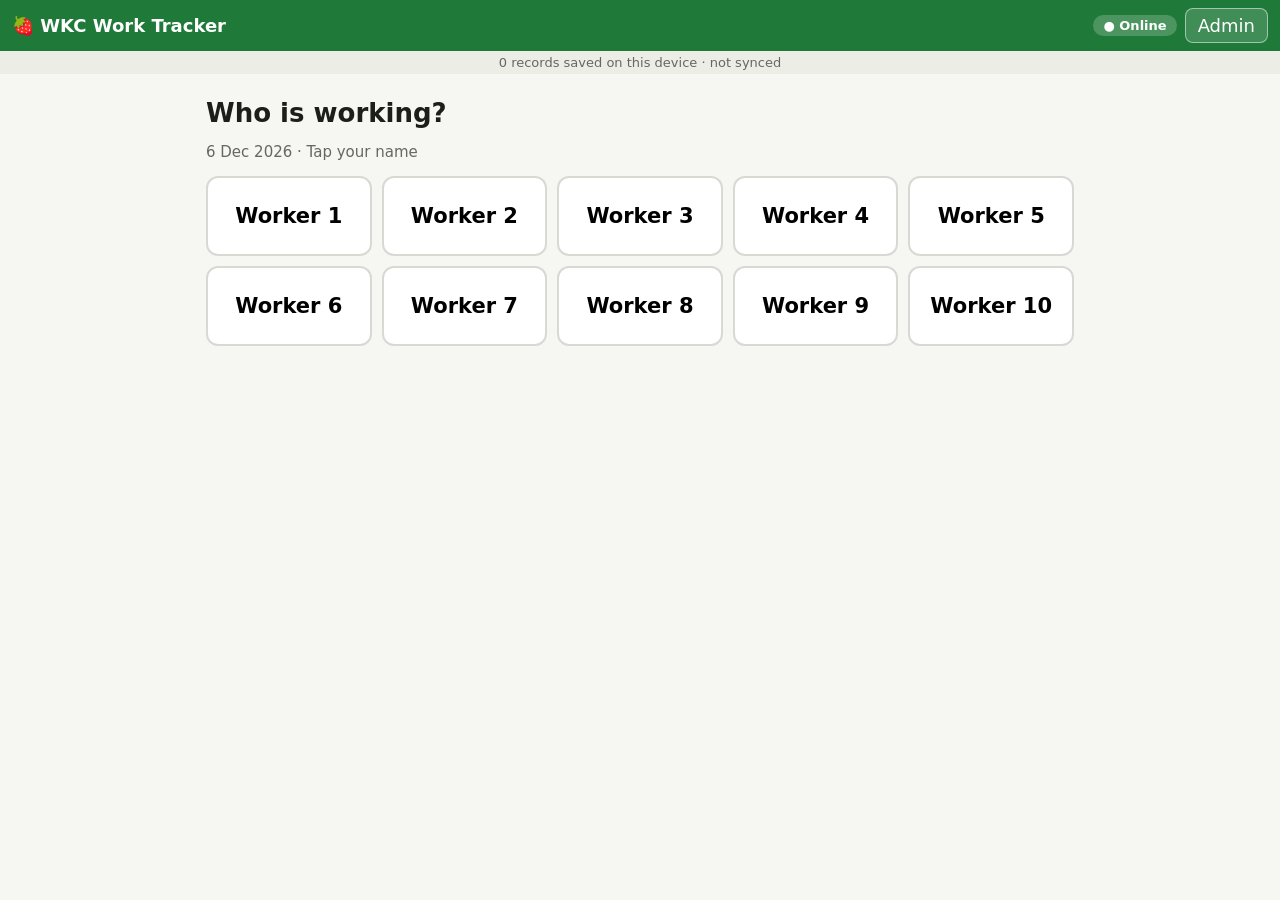
==== index.html @ 7afd8639 "Add files via upload" ====
<!doctype html>
<html lang="en">
<head>
  <meta charset="utf-8">
  <meta name="viewport" content="width=device-width, initial-scale=1, viewport-fit=cover">
  <meta name="theme-color" content="#1f7a3a">
  <meta name="apple-mobile-web-app-capable" content="yes">
  <meta name="mobile-web-app-capable" content="yes">
  <meta name="apple-mobile-web-app-title" content="WKC Work">
  <title>WKC Work Tracker</title>
  <link rel="manifest" href="manifest.webmanifest">
  <link rel="icon" href="icons/icon-192.png">
  <link rel="apple-touch-icon" href="icons/icon-192.png">
  <link rel="stylesheet" href="css/styles.css">
</head>
<body>
  <header class="topbar">
    <button class="brand" id="homeBtn">🍓 WKC Work Tracker</button>
    <span class="pill" id="net">● Online</span>
    <button class="admin-link" id="adminBtn">Admin</button>
  </header>
  <div class="savedbar" id="saved"></div>
  <main id="app"><p class="muted center">Loading…</p></main>
  <div class="toast" id="toast"></div>
  <div id="print-area"></div>

  <script src="lib/qrcode.js"></script>
  <script src="js/db.js"></script>
  <script src="js/scanner.js"></script>
  <script src="js/app.js"></script>
  <script src="js/admin.js"></script>
</body>
</html>
---- css/styles.css ----
:root {
  --green: #1f7a3a; --green-dark: #155c2a; --green-light: #e6f4ea;
  --red: #c62828; --orange: #b35c00; --orange-light: #fff3e0;
  --ink: #1d1d1b; --muted: #666; --line: #d9d9d4; --bg: #f6f6f2; --card: #fff;
  --blue: #1756a9; --blue-light: #e8f0fc;
}
* { box-sizing: border-box; }
html { -webkit-text-size-adjust: 100%; }
body { margin: 0; font-family: system-ui, -apple-system, "Segoe UI", Roboto, sans-serif; font-size: 18px; color: var(--ink); background: var(--bg); }
button, input, select { font: inherit; }

.topbar { position: sticky; top: 0; z-index: 10; display: flex; align-items: center; gap: 8px; padding: 8px 12px; padding-top: max(8px, env(safe-area-inset-top)); background: var(--green); color: #fff; }
.brand { flex: 1; text-align: left; background: none; border: 0; color: #fff; font-weight: 700; font-size: 18px; padding: 6px 0; cursor: pointer; }
.admin-link { background: rgba(255,255,255,.15); color: #fff; border: 1px solid rgba(255,255,255,.5); border-radius: 8px; padding: 6px 12px; cursor: pointer; }
.savedbar { font-size: 13px; color: var(--muted); text-align: center; padding: 4px 8px; background: #eceee6; }

main { max-width: 900px; margin: 0 auto; padding: 16px; padding-bottom: 60px; }
h1 { font-size: 26px; margin: 8px 0; }
h2 { font-size: 20px; margin: 22px 0 10px; }
.muted { color: var(--muted); font-size: 15px; }
.center { text-align: center; }
.empty { color: var(--muted); font-style: italic; }
.warn { color: var(--orange); background: var(--orange-light); border-radius: 8px; padding: 8px 10px; margin: 8px 0; font-size: 16px; }
.note { background: var(--blue-light); border-radius: 8px; padding: 10px; }
.instruction { font-size: 20px; font-weight: 600; }

.pill { display: inline-block; border-radius: 999px; padding: 3px 10px; font-size: 13px; font-weight: 600; white-space: nowrap; }
.topbar .pill { background: rgba(255,255,255,.2); color: #fff; }
.topbar .pill-warn { background: #ffcc80; color: #4a2a00; }
.pill-ok { background: var(--green-light); color: var(--green-dark); }
.pill-warn { background: var(--orange-light); color: var(--orange); }
.pill-local { background: #eef0e8; color: #444; }

.btn { display: block; width: 100%; min-height: 56px; margin: 8px 0; padding: 12px 14px; border-radius: 12px; border: 2px solid transparent; font-size: 19px; font-weight: 600; cursor: pointer; touch-action: manipulation; line-height: 1.25; }
.btn small { display: block; font-weight: 400; font-size: 14px; opacity: .85; }
.btn:active { transform: scale(.98); }
.btn-primary { background: var(--green); color: #fff; }
.btn-secondary { background: var(--blue-light); color: var(--blue); border-color: #c5d6f2; }
.btn-light { background: #fff; color: var(--ink); border-color: var(--line); }
.btn-xl { min-height: 76px; font-size: 22px; }
.btn-small { min-height: 44px; font-size: 16px; padding: 8px 12px; width: auto; display: inline-block; margin: 4px 4px 4px 0; }
.btn-name { background: #fff; border-color: var(--line); min-height: 80px; font-size: 21px; position: relative; }
.btn-table { background: #fff; border-color: var(--line); min-height: 64px; font-size: 20px; }
.btn-work { background: #fff; border-color: var(--green); color: var(--green-dark); min-height: 120px; font-size: 22px; }
.btn-work .icon { display: block; font-size: 34px; }
.btn-dim { opacity: .45; }
.btn-chip { background: #fff; border-color: var(--line); min-height: 56px; }
.btn-chip.selected { background: var(--green); color: #fff; border-color: var(--green); }
.btn-qty { background: #fff; border-color: var(--line); margin: 4px 0; }
.btn-stop { background: var(--orange-light); color: var(--orange); border-color: #ffcc80; }
.btn-finish { background: var(--green); color: #fff; }
.badge-working { display: block; font-size: 13px; color: var(--orange); font-weight: 700; }

.grid { display: grid; gap: 10px; }
.grid .btn { margin: 0; }
.grid-names { grid-template-columns: repeat(auto-fill, minmax(150px, 1fr)); }
.grid-work { grid-template-columns: repeat(2, 1fr); }
.grid-tables { grid-template-columns: repeat(auto-fill, minmax(90px, 1fr)); }
.grid-chips { grid-template-columns: repeat(auto-fill, minmax(120px, 1fr)); }
.row { display: flex; gap: 10px; flex-wrap: wrap; align-items: center; }
.row > .btn:not(.btn-small) { flex: 1 1 160px; }
.row input[type=date], .row input[type=time] { flex: 1 1 140px; }

.who { font-size: 20px; font-weight: 700; padding: 10px 12px; background: var(--green-light); border-radius: 10px; margin-bottom: 12px; }
.card { background: var(--card); border: 1px solid var(--line); border-radius: 12px; padding: 14px; margin: 10px 0; }
.card-title { font-size: 18px; margin-bottom: 6px; }
.card-active { border: 2px solid var(--orange); background: #fffaf2; }
.card-error { border-color: var(--red); }
.big-clock { font-size: 40px; font-weight: 800; color: var(--orange); margin: 6px 0; }
.dot-on { color: var(--orange); }
.hist-row { padding: 8px 0; border-top: 1px solid #eee; }

.qty-row { display: grid; grid-template-columns: 1fr 1fr 2fr 1fr 1fr; gap: 6px; align-items: center; }
.qty { width: 100%; min-height: 64px; font-size: 30px; text-align: center; border: 2px solid var(--line); border-radius: 12px; }
input, select { min-height: 48px; padding: 8px 10px; border: 1px solid #bbb; border-radius: 8px; background: #fff; max-width: 100%; }
.loc-box { padding: 14px; background: #fff; border: 2px dashed var(--line); border-radius: 12px; font-size: 19px; }
.pin { display: block; width: 100%; font-size: 30px; text-align: center; letter-spacing: 8px; }

.video-wrap { position: relative; background: #000; border-radius: 14px; overflow: hidden; aspect-ratio: 3 / 4; max-height: 60vh; margin: 0 auto; width: 100%; max-width: 480px; }
.video-wrap video { width: 100%; height: 100%; object-fit: cover; }
.aim { position: absolute; inset: 18%; border: 4px solid rgba(255,255,255,.85); border-radius: 16px; box-shadow: 0 0 0 999px rgba(0,0,0,.25); }

.confirm { text-align: center; background: #fff; border: 2px solid var(--green); border-radius: 16px; padding: 16px; }
.confirm-icon { font-size: 64px; }
.kv { margin: 10px auto; border-collapse: collapse; text-align: left; font-size: 18px; }
.kv th { color: var(--muted); font-weight: 500; padding: 4px 12px 4px 0; vertical-align: top; }
.kv td { font-weight: 700; padding: 4px 0; }

.toast { position: fixed; left: 50%; bottom: 24px; transform: translateX(-50%) translateY(120px); background: #222; color: #fff; padding: 12px 20px; border-radius: 10px; transition: transform .25s; z-index: 50; max-width: 90vw; text-align: center; }
.toast.show { transform: translateX(-50%) translateY(0); }

/* Admin */
.admin-head { display: flex; justify-content: space-between; align-items: center; }
.tabs { display: flex; gap: 6px; overflow-x: auto; padding-bottom: 6px; margin-bottom: 10px; }
.tab { flex: 0 0 auto; border: 1px solid var(--line); background: #fff; border-radius: 999px; padding: 10px 14px; cursor: pointer; font-size: 16px; }
.tab.active { background: var(--green); color: #fff; border-color: var(--green); }
.list { width: 100%; border-collapse: collapse; background: #fff; border-radius: 10px; overflow: hidden; margin: 10px 0; font-size: 16px; }
.list th, .list td { padding: 8px; border-bottom: 1px solid #eee; text-align: left; vertical-align: middle; }
.list th { background: #f0f2ea; font-size: 14px; }
.list input { width: 100%; }
.list input.num { width: 80px; }
.list td:first-child input { min-width: 70px; }
.list tr.inactive td { opacity: .5; }
.add-row { display: flex; gap: 8px; margin: 10px 0; }
.add-row input { flex: 1; }
.form-grid { display: grid; grid-template-columns: repeat(auto-fill, minmax(200px, 1fr)); gap: 10px; margin-bottom: 8px; }
.form-grid label, label { font-size: 15px; color: #444; }
.form-grid input, .form-grid select { display: block; width: 100%; margin-top: 4px; }
.checks { display: grid; grid-template-columns: repeat(auto-fill, minmax(130px, 1fr)); gap: 6px; margin: 10px 0; }
.check { background: #fff; border: 1px solid var(--line); border-radius: 8px; padding: 10px; display: flex; gap: 8px; align-items: center; font-size: 17px; }
.check input { min-height: 0; width: 22px; height: 22px; }
.file-label { display: block; margin: 10px 0; }

/* Stickers (screen preview + print) */
.sheet { display: flex; flex-wrap: wrap; gap: 4mm; }
.sticker { width: 88mm; height: 50mm; border: 1px dashed #999; border-radius: 3mm; padding: 3mm; display: flex; gap: 3mm; align-items: center; background: #fff; break-inside: avoid; page-break-inside: avoid; }
.sticker .qr { width: 42mm; height: 42mm; flex: 0 0 42mm; }
.st-text { flex: 1; min-width: 0; color: #000; }
.st-plot { font-size: 15pt; font-weight: 700; }
.st-table { font-size: 24pt; font-weight: 800; line-height: 1.1; margin-bottom: 2mm; word-break: break-word; }
.st-line { font-size: 10pt; }
.st-brand { font-size: 8pt; color: #555; margin-top: 2mm; }
#print-area { display: none; }

@media print {
  @page { size: A4; margin: 10mm; }
  body { background: #fff; }
  body > *:not(#print-area) { display: none !important; }
  #print-area { display: block; }
}
@media (max-width: 420px) {
  .grid-work { grid-template-columns: 1fr 1fr; }
  .btn-work { min-height: 110px; font-size: 19px; }
  .sheet .sticker { transform-origin: top left; }
}
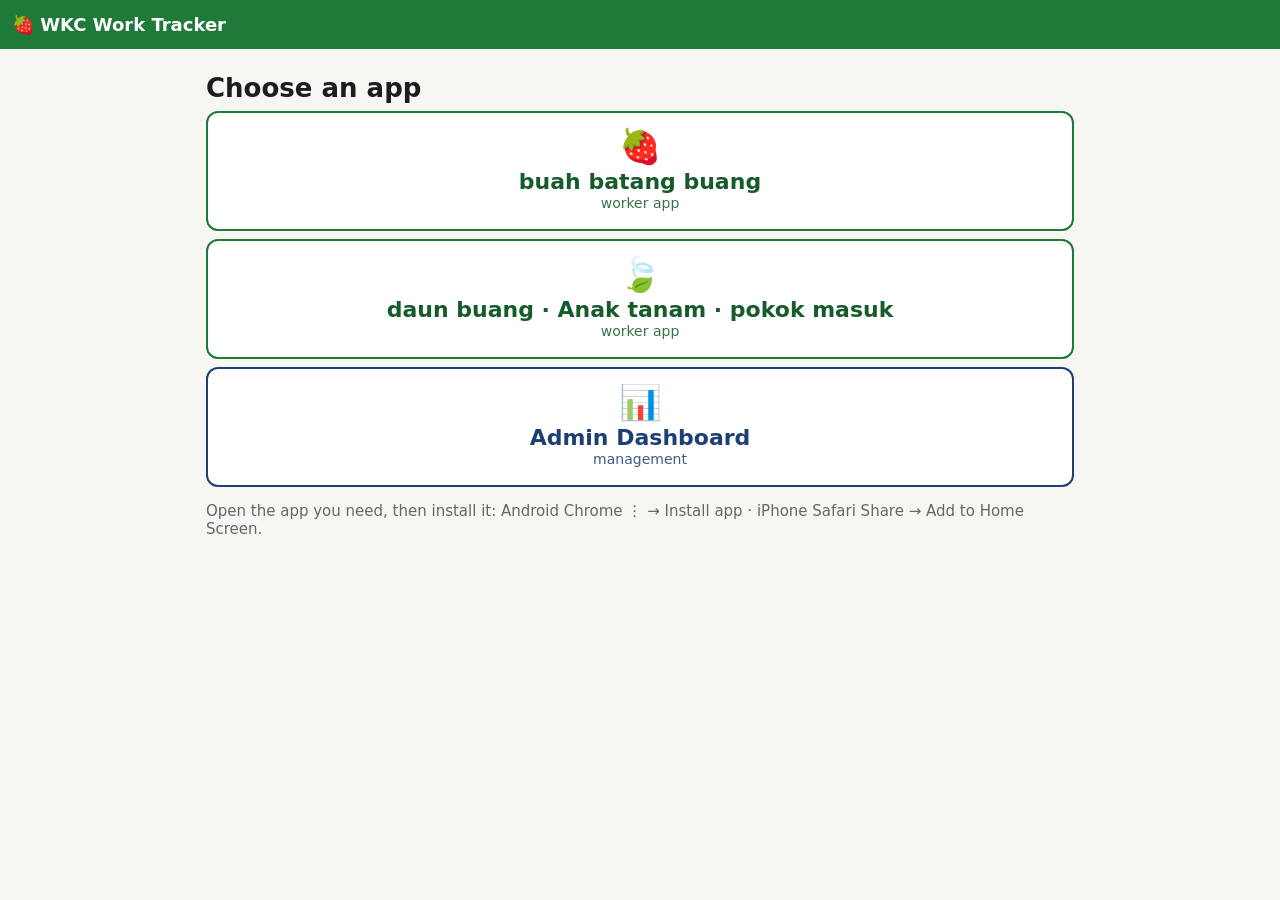
==== commit 64f4bc06: "Add files via upload" ====
--- a/index.html
+++ b/index.html
@@ -2,32 +2,27 @@
 <html lang="en">
 <head>
   <meta charset="utf-8">
-  <meta name="viewport" content="width=device-width, initial-scale=1, viewport-fit=cover">
-  <meta name="theme-color" content="#1f7a3a">
-  <meta name="apple-mobile-web-app-capable" content="yes">
-  <meta name="mobile-web-app-capable" content="yes">
-  <meta name="apple-mobile-web-app-title" content="WKC Work">
+  <meta name="viewport" content="width=device-width, initial-scale=1">
   <title>WKC Work Tracker</title>
-  <link rel="manifest" href="manifest.webmanifest">
-  <link rel="icon" href="icons/icon-192.png">
-  <link rel="apple-touch-icon" href="icons/icon-192.png">
-  <link rel="stylesheet" href="css/styles.css">
+  <link rel="stylesheet" href="shared/style.css">
 </head>
 <body>
-  <header class="topbar">
-    <button class="brand" id="homeBtn">🍓 WKC Work Tracker</button>
-    <span class="pill" id="net">● Online</span>
-    <button class="admin-link" id="adminBtn">Admin</button>
-  </header>
-  <div class="savedbar" id="saved"></div>
-  <main id="app"><p class="muted center">Loading…</p></main>
-  <div class="toast" id="toast"></div>
-  <div id="print-area"></div>
-
-  <script src="lib/qrcode.js"></script>
-  <script src="js/db.js"></script>
-  <script src="js/scanner.js"></script>
-  <script src="js/app.js"></script>
-  <script src="js/admin.js"></script>
+  <header class="topbar"><span class="brand">🍓 WKC Work Tracker</span></header>
+  <main>
+    <h1>Choose an app</h1>
+    <a class="btn btn-work" style="text-decoration:none;text-align:center" href="buah/"><span class="icon">🍓</span>buah batang buang<small>worker app</small></a>
+    <a class="btn btn-work" style="text-decoration:none;text-align:center" href="daun/"><span class="icon">🍃</span>daun buang · Anak tanam · pokok masuk<small>worker app</small></a>
+    <a class="btn btn-work" style="text-decoration:none;text-align:center;border-color:#1d3f73;color:#1d3f73" href="admin/"><span class="icon">📊</span>Admin Dashboard<small>management</small></a>
+    <p class="muted">Open the app you need, then install it: Android Chrome ⋮ → Install app · iPhone Safari Share → Add to Home Screen.</p>
+  </main>
+  <script>
+    // Remove the old version 1 offline files from this address (v1 lived here).
+    if ('serviceWorker' in navigator) {
+      navigator.serviceWorker.getRegistrations().then(function (regs) {
+        regs.forEach(function (r) { if (r.scope === new URL('./', location.href).href) r.unregister(); });
+      });
+    }
+    if (window.caches) caches.keys().then(function (k) { k.forEach(function (n) { if (n.indexOf('wkc-v1') === 0) caches.delete(n); }); });
+  </script>
 </body>
 </html>
--- a/shared/style.css
+++ b/shared/style.css
@@ -0,0 +1,160 @@
+:root {
+  --green: #1f7a3a; --green-dark: #155c2a; --green-light: #e6f4ea;
+  --red: #c62828; --orange: #b35c00; --orange-light: #fff3e0;
+  --ink: #1d1d1b; --muted: #666; --line: #d9d9d4; --bg: #f6f6f2; --card: #fff;
+  --blue: #1756a9; --blue-light: #e8f0fc;
+}
+* { box-sizing: border-box; }
+html { -webkit-text-size-adjust: 100%; }
+body { margin: 0; font-family: system-ui, -apple-system, "Segoe UI", Roboto, sans-serif; font-size: 18px; color: var(--ink); background: var(--bg); }
+button, input, select { font: inherit; }
+
+.topbar { position: sticky; top: 0; z-index: 10; display: flex; align-items: center; gap: 8px; padding: 8px 12px; padding-top: max(8px, env(safe-area-inset-top)); background: var(--green); color: #fff; }
+.brand { flex: 1; text-align: left; background: none; border: 0; color: #fff; font-weight: 700; font-size: 18px; padding: 6px 0; cursor: pointer; }
+.admin-link { background: rgba(255,255,255,.15); color: #fff; border: 1px solid rgba(255,255,255,.5); border-radius: 8px; padding: 6px 12px; cursor: pointer; }
+.savedbar { font-size: 13px; color: var(--muted); text-align: center; padding: 4px 8px; background: #eceee6; }
+
+main { max-width: 900px; margin: 0 auto; padding: 16px; padding-bottom: 60px; }
+h1 { font-size: 26px; margin: 8px 0; }
+h2 { font-size: 20px; margin: 22px 0 10px; }
+.muted { color: var(--muted); font-size: 15px; }
+.center { text-align: center; }
+.empty { color: var(--muted); font-style: italic; }
+.warn { color: var(--orange); background: var(--orange-light); border-radius: 8px; padding: 8px 10px; margin: 8px 0; font-size: 16px; }
+.note { background: var(--blue-light); border-radius: 8px; padding: 10px; }
+.instruction { font-size: 20px; font-weight: 600; }
+
+.pill { display: inline-block; border-radius: 999px; padding: 3px 10px; font-size: 13px; font-weight: 600; white-space: nowrap; }
+.topbar .pill { background: rgba(255,255,255,.2); color: #fff; }
+.topbar .pill-warn { background: #ffcc80; color: #4a2a00; }
+.pill-ok { background: var(--green-light); color: var(--green-dark); }
+.pill-warn { background: var(--orange-light); color: var(--orange); }
+.pill-local { background: #eef0e8; color: #444; }
+
+.btn { display: block; width: 100%; min-height: 56px; margin: 8px 0; padding: 12px 14px; border-radius: 12px; border: 2px solid transparent; font-size: 19px; font-weight: 600; cursor: pointer; touch-action: manipulation; line-height: 1.25; }
+.btn small { display: block; font-weight: 400; font-size: 14px; opacity: .85; }
+.btn:active { transform: scale(.98); }
+.btn-primary { background: var(--green); color: #fff; }
+.btn-secondary { background: var(--blue-light); color: var(--blue); border-color: #c5d6f2; }
+.btn-light { background: #fff; color: var(--ink); border-color: var(--line); }
+.btn-xl { min-height: 76px; font-size: 22px; }
+.btn-small { min-height: 44px; font-size: 16px; padding: 8px 12px; width: auto; display: inline-block; margin: 4px 4px 4px 0; }
+.btn-name { background: #fff; border-color: var(--line); min-height: 80px; font-size: 21px; position: relative; }
+.btn-table { background: #fff; border-color: var(--line); min-height: 64px; font-size: 20px; }
+.btn-work { background: #fff; border-color: var(--green); color: var(--green-dark); min-height: 120px; font-size: 22px; }
+.btn-work .icon { display: block; font-size: 34px; }
+.btn-dim { opacity: .45; }
+.btn-chip { background: #fff; border-color: var(--line); min-height: 56px; }
+.btn-chip.selected { background: var(--green); color: #fff; border-color: var(--green); }
+.btn-qty { background: #fff; border-color: var(--line); margin: 4px 0; }
+.btn-stop { background: var(--orange-light); color: var(--orange); border-color: #ffcc80; }
+.btn-finish { background: var(--green); color: #fff; }
+.badge-working { display: block; font-size: 13px; color: var(--orange); font-weight: 700; }
+
+.grid { display: grid; gap: 10px; }
+.grid .btn { margin: 0; }
+.grid-names { grid-template-columns: repeat(auto-fill, minmax(150px, 1fr)); }
+.grid-work { grid-template-columns: repeat(2, 1fr); }
+.grid-tables { grid-template-columns: repeat(auto-fill, minmax(90px, 1fr)); }
+.grid-chips { grid-template-columns: repeat(auto-fill, minmax(120px, 1fr)); }
+.row { display: flex; gap: 10px; flex-wrap: wrap; align-items: center; }
+.row > .btn:not(.btn-small) { flex: 1 1 160px; }
+.row input[type=date], .row input[type=time] { flex: 1 1 140px; }
+
+.who { font-size: 20px; font-weight: 700; padding: 10px 12px; background: var(--green-light); border-radius: 10px; margin-bottom: 12px; }
+.card { background: var(--card); border: 1px solid var(--line); border-radius: 12px; padding: 14px; margin: 10px 0; }
+.card-title { font-size: 18px; margin-bottom: 6px; }
+.card-active { border: 2px solid var(--orange); background: #fffaf2; }
+.card-error { border-color: var(--red); }
+.big-clock { font-size: 40px; font-weight: 800; color: var(--orange); margin: 6px 0; }
+.dot-on { color: var(--orange); }
+.hist-row { padding: 8px 0; border-top: 1px solid #eee; }
+
+.qty-row { display: grid; grid-template-columns: 1fr 1fr 2fr 1fr 1fr; gap: 6px; align-items: center; }
+.qty { width: 100%; min-height: 64px; font-size: 30px; text-align: center; border: 2px solid var(--line); border-radius: 12px; }
+input, select { min-height: 48px; padding: 8px 10px; border: 1px solid #bbb; border-radius: 8px; background: #fff; max-width: 100%; }
+.loc-box { padding: 14px; background: #fff; border: 2px dashed var(--line); border-radius: 12px; font-size: 19px; }
+.pin { display: block; width: 100%; font-size: 30px; text-align: center; letter-spacing: 8px; }
+
+.video-wrap { position: relative; background: #000; border-radius: 14px; overflow: hidden; aspect-ratio: 3 / 4; max-height: 60vh; margin: 0 auto; width: 100%; max-width: 480px; }
+.video-wrap video { width: 100%; height: 100%; object-fit: cover; }
+.aim { position: absolute; inset: 18%; border: 4px solid rgba(255,255,255,.85); border-radius: 16px; box-shadow: 0 0 0 999px rgba(0,0,0,.25); }
+
+.confirm { text-align: center; background: #fff; border: 2px solid var(--green); border-radius: 16px; padding: 16px; }
+.confirm-icon { font-size: 64px; }
+.kv { margin: 10px auto; border-collapse: collapse; text-align: left; font-size: 18px; }
+.kv th { color: var(--muted); font-weight: 500; padding: 4px 12px 4px 0; vertical-align: top; }
+.kv td { font-weight: 700; padding: 4px 0; }
+
+.toast { position: fixed; left: 50%; bottom: 24px; transform: translateX(-50%) translateY(120px); background: #222; color: #fff; padding: 12px 20px; border-radius: 10px; transition: transform .25s; z-index: 50; max-width: 90vw; text-align: center; }
+.toast.show { transform: translateX(-50%) translateY(0); }
+
+/* Admin */
+.admin-head { display: flex; justify-content: space-between; align-items: center; }
+.tabs { display: flex; gap: 6px; overflow-x: auto; padding-bottom: 6px; margin-bottom: 10px; }
+.tab { flex: 0 0 auto; border: 1px solid var(--line); background: #fff; border-radius: 999px; padding: 10px 14px; cursor: pointer; font-size: 16px; }
+.tab.active { background: var(--green); color: #fff; border-color: var(--green); }
+.list { width: 100%; border-collapse: collapse; background: #fff; border-radius: 10px; overflow: hidden; margin: 10px 0; font-size: 16px; }
+.list th, .list td { padding: 8px; border-bottom: 1px solid #eee; text-align: left; vertical-align: middle; }
+.list th { background: #f0f2ea; font-size: 14px; }
+.list input { width: 100%; }
+.list input.num { width: 80px; }
+.list td:first-child input { min-width: 70px; }
+.list tr.inactive td { opacity: .5; }
+.add-row { display: flex; gap: 8px; margin: 10px 0; }
+.add-row input { flex: 1; }
+.form-grid { display: grid; grid-template-columns: repeat(auto-fill, minmax(200px, 1fr)); gap: 10px; margin-bottom: 8px; }
+.form-grid label, label { font-size: 15px; color: #444; }
+.form-grid input, .form-grid select { display: block; width: 100%; margin-top: 4px; }
+.checks { display: grid; grid-template-columns: repeat(auto-fill, minmax(130px, 1fr)); gap: 6px; margin: 10px 0; }
+.check { background: #fff; border: 1px solid var(--line); border-radius: 8px; padding: 10px; display: flex; gap: 8px; align-items: center; font-size: 17px; }
+.check input { min-height: 0; width: 22px; height: 22px; }
+.file-label { display: block; margin: 10px 0; }
+
+/* Stickers (screen preview + print) */
+.sheet { display: flex; flex-wrap: wrap; gap: 4mm; }
+.sticker { width: 88mm; height: 50mm; border: 1px dashed #999; border-radius: 3mm; padding: 3mm; display: flex; gap: 3mm; align-items: center; background: #fff; break-inside: avoid; page-break-inside: avoid; }
+.sticker .qr { width: 42mm; height: 42mm; flex: 0 0 42mm; }
+.st-text { flex: 1; min-width: 0; color: #000; }
+.st-plot { font-size: 15pt; font-weight: 700; }
+.st-table { font-size: 24pt; font-weight: 800; line-height: 1.1; margin-bottom: 2mm; word-break: break-word; }
+.st-line { font-size: 10pt; }
+.st-brand { font-size: 8pt; color: #555; margin-top: 2mm; }
+#print-area { display: none; }
+
+@media print {
+  @page { size: A4; margin: 10mm; }
+  body { background: #fff; }
+  body > *:not(#print-area) { display: none !important; }
+  #print-area { display: block; }
+}
+@media (max-width: 420px) {
+  .grid-work { grid-template-columns: 1fr 1fr; }
+  .btn-work { min-height: 110px; font-size: 19px; }
+  .sheet .sticker { transform-origin: top left; }
+}
+
+/* ---- v2 additions ---- */
+.topbar .pill-on { background: rgba(255,255,255,.2); color: #fff; }
+.topbar .pill-off { background: #ffcc80; color: #4a2a00; }
+.savedbar { cursor: pointer; }
+.warnbar { background: #fff3e0; color: #8a4500; font-weight: 600; }
+.btn-pick.selected { background: var(--green); color: #fff; border-color: var(--green); }
+.btn-pick.selected::before { content: '✔ '; }
+.btn:disabled { opacity: .5; }
+.sticky-bottom { position: sticky; bottom: 0; background: var(--bg); padding: 8px 0 4px; box-shadow: 0 -6px 12px rgba(0,0,0,.06); }
+.sync-badge { font-size: 13px; font-weight: 600; border-radius: 999px; padding: 2px 8px; white-space: nowrap; }
+.sync-badge.pend { background: var(--orange-light); color: var(--orange); }
+.sync-badge.done { background: var(--green-light); color: var(--green-dark); }
+.btn-chip small { font-size: 12px; }
+.btn-chip.selected small { color: #fff; }
+.stat-grid { display: grid; grid-template-columns: repeat(auto-fill, minmax(150px, 1fr)); gap: 10px; }
+.stat { background: #fff; border: 1px solid var(--line); border-radius: 12px; padding: 12px; }
+.stat b { display: block; font-size: 26px; }
+.bar { height: 10px; background: #e8e8e2; border-radius: 6px; overflow: hidden; margin-top: 4px; min-width: 80px; }
+.bar > span { display: block; height: 100%; background: var(--green); }
+.bar.over > span { background: var(--red); }
+.num-right { text-align: right; }
+.admin-body main { max-width: 1200px; }
+.topbar.admin { background: #1d3f73; }
+.topbar.buah { background: #b3262e; }
